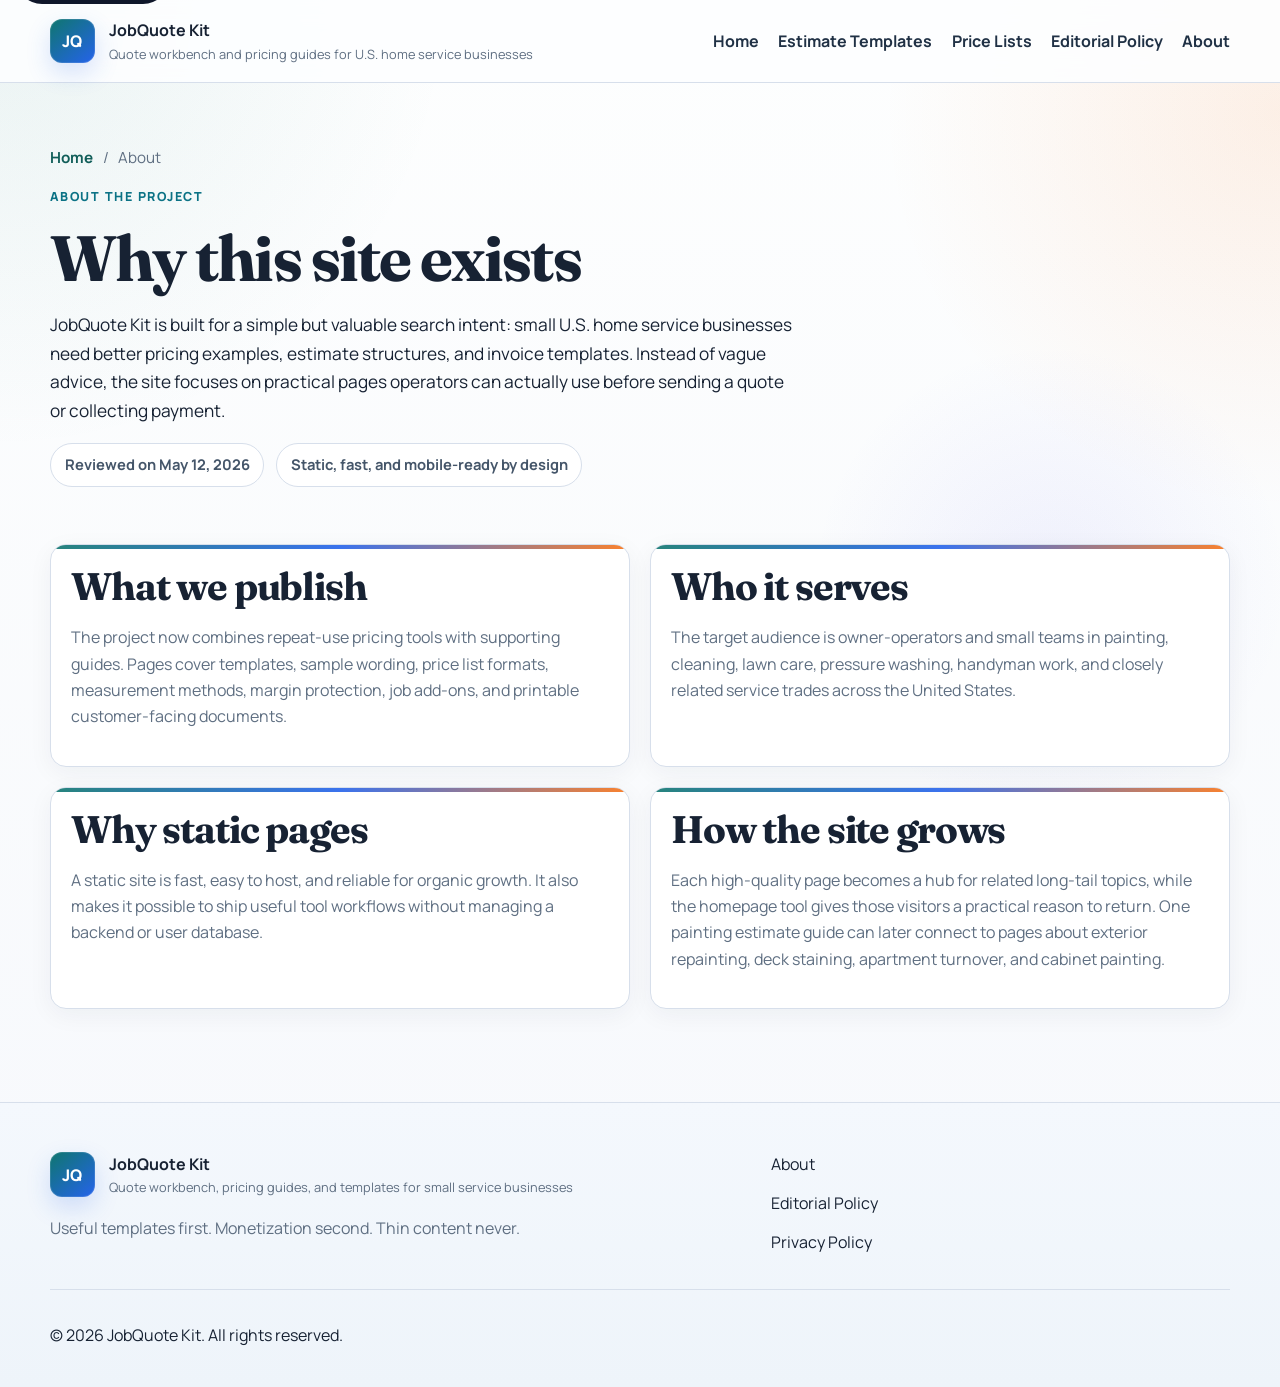
==== about/index.html @ b666a6f8 "首次上传代码 首次上传代码" ====
<!DOCTYPE html>
<html lang="en">
  <head>
    <meta charset="UTF-8" />
    <meta name="viewport" content="width=device-width, initial-scale=1.0" />
    <title>About | JobQuote Kit</title>
    <meta
      name="description"
      content="Learn what JobQuote Kit covers, who it serves, and how the site is designed for useful content and scalable organic traffic."
    />
    <link rel="canonical" href="https://servicequotehq.com/about/" />
    <link rel="icon" href="../assets/favicon.svg" type="image/svg+xml" />
    <link rel="preconnect" href="https://fonts.googleapis.com" />
    <link rel="preconnect" href="https://fonts.gstatic.com" crossorigin />
    <link
      href="https://fonts.googleapis.com/css2?family=Manrope:wght@400;500;700;800&family=Fraunces:opsz,wght@9..144,600;9..144,700&display=swap"
      rel="stylesheet"
    />
    <link rel="stylesheet" href="../styles.css?v=20260512g" />
  </head>
  <body>
    <a class="skip-link" href="#main-content">Skip to content</a>
    <div class="site-shell">
      <header class="site-header">
        <div class="container nav-row">
          <a class="brand" href="../index.html">
            <span class="brand-mark">JQ</span>
            <span>
              <strong>JobQuote Kit</strong>
              <small>Quote workbench and pricing guides for U.S. home service businesses</small>
            </span>
          </a>
          <button class="nav-toggle" type="button" aria-expanded="false" aria-controls="nav-links">
            Menu
          </button>
          <nav id="nav-links" class="nav-links" aria-label="Primary navigation">
            <a href="../index.html">Home</a>
            <a href="../guides/painting-estimate-template/index.html">Estimate Templates</a>
            <a href="../guides/house-cleaning-price-list/index.html">Price Lists</a>
            <a href="../editorial/index.html">Editorial Policy</a>
            <a href="../about/index.html">About</a>
          </nav>
        </div>
      </header>
      <main id="main-content">
        <section class="page-hero">
          <div class="container">
            <div class="breadcrumb">
              <a href="../index.html">Home</a>
              <span>/</span>
              <span>About</span>
            </div>
            <p class="eyebrow">About the project</p>
            <h1>Why this site exists</h1>
            <p class="article-intro">
              JobQuote Kit is built for a simple but valuable search intent: small U.S. home service businesses
              need better pricing examples, estimate structures, and invoice templates. Instead of vague advice, the
              site focuses on practical pages operators can actually use before sending a quote or collecting payment.
            </p>
            <div class="page-kicker">
              <span class="update-chip">Reviewed on May 12, 2026</span>
              <span class="update-chip">Static, fast, and mobile-ready by design</span>
            </div>
          </div>
        </section>

        <section class="section">
          <div class="container policy-grid">
            <article class="policy-card">
              <h2>What we publish</h2>
              <p>
                The project now combines repeat-use pricing tools with supporting guides. Pages cover templates, sample
                wording, price list formats, measurement methods, margin protection, job add-ons, and printable
                customer-facing documents.
              </p>
            </article>
            <article class="policy-card">
              <h2>Who it serves</h2>
              <p>
                The target audience is owner-operators and small teams in painting, cleaning, lawn care, pressure
                washing, handyman work, and closely related service trades across the United States.
              </p>
            </article>
            <article class="policy-card">
              <h2>Why static pages</h2>
              <p>
                A static site is fast, easy to host, and reliable for organic growth. It also makes it possible to ship
                useful tool workflows without managing a backend or user database.
              </p>
            </article>
            <article class="policy-card">
              <h2>How the site grows</h2>
              <p>
                Each high-quality page becomes a hub for related long-tail topics, while the homepage tool gives those
                visitors a practical reason to return. One painting estimate guide can later connect to pages about
                exterior repainting, deck staining, apartment turnover, and cabinet painting.
              </p>
            </article>
          </div>
        </section>
      </main>
      <footer class="site-footer">
        <div class="container footer-grid">
          <div>
            <a class="brand brand-footer" href="../index.html">
              <span class="brand-mark">JQ</span>
              <span>
                <strong>JobQuote Kit</strong>
                <small>Quote workbench, pricing guides, and templates for small service businesses</small>
              </span>
            </a>
            <p class="footer-copy">Useful templates first. Monetization second. Thin content never.</p>
          </div>
          <nav class="footer-links" aria-label="Footer navigation">
            <a href="../about/index.html">About</a>
            <a href="../editorial/index.html">Editorial Policy</a>
            <a href="../privacy/index.html">Privacy Policy</a>
          </nav>
        </div>
        <div class="container footer-bottom">
          <p>&copy; <span data-current-year></span> JobQuote Kit. All rights reserved.</p>
        </div>
      </footer>
    </div>
    <script src="../script.js?v=20260512g"></script>
  </body>
</html>
---- styles.css ----
:root {
  --bg: #f6f8fc;
  --bg-deep: #0f172a;
  --surface: #ffffff;
  --surface-strong: #ffffff;
  --surface-soft: #fbfcff;
  --border: #d7dfeb;
  --border-strong: #becbdd;
  --text: #172233;
  --muted: #5f6f82;
  --accent: #0f766e;
  --accent-strong: #115e59;
  --accent-soft: #dff5f1;
  --blue-soft: #e9f3ff;
  --peach-soft: #fff1e7;
  --lavender-soft: #f1efff;
  --shadow: 0 14px 40px rgba(25, 35, 56, 0.07);
  --shadow-soft: 0 6px 24px rgba(25, 35, 56, 0.05);
  --radius-lg: 24px;
  --radius-md: 16px;
  --radius-sm: 10px;
  --container: 1180px;
}

*,
*::before,
*::after {
  box-sizing: border-box;
}

html {
  scroll-behavior: smooth;
}

body {
  margin: 0;
  color: var(--text);
  background:
    radial-gradient(circle at 0% 0%, rgba(15, 118, 110, 0.08), transparent 24%),
    radial-gradient(circle at 100% 8%, rgba(249, 115, 22, 0.1), transparent 22%),
    radial-gradient(circle at 82% 42%, rgba(99, 102, 241, 0.08), transparent 18%),
    linear-gradient(180deg, #fdfefe 0%, var(--bg) 100%);
  font-family: "Manrope", system-ui, sans-serif;
  line-height: 1.65;
  overflow-x: hidden;
}

img {
  max-width: 100%;
  display: block;
}

a {
  color: inherit;
  text-decoration: none;
}

:focus-visible {
  outline: 3px solid rgba(217, 119, 6, 0.45);
  outline-offset: 3px;
}

main h2,
main h3 {
  scroll-margin-top: 96px;
}

.skip-link {
  position: absolute;
  left: 1rem;
  top: -3rem;
  z-index: 100;
  padding: 0.8rem 1rem;
  border-radius: 999px;
  background: var(--bg-deep);
  color: #fff;
  font-weight: 800;
}

.skip-link:focus {
  top: 1rem;
}

p,
li {
  font-size: 1rem;
}

.site-shell {
  min-height: 100vh;
}

.container {
  width: min(var(--container), calc(100% - 2rem));
  margin: 0 auto;
}

.site-header {
  position: sticky;
  top: 0;
  z-index: 30;
  backdrop-filter: blur(12px);
  background: rgba(253, 254, 255, 0.88);
  border-bottom: 1px solid var(--border);
}

.nav-row {
  display: flex;
  align-items: center;
  justify-content: space-between;
  gap: 1rem;
  min-height: 82px;
}

.brand {
  display: inline-flex;
  align-items: center;
  gap: 0.9rem;
}

.brand strong,
.site-header strong,
.site-footer strong {
  display: block;
  font-size: 1rem;
}

.brand small {
  display: block;
  color: var(--muted);
  font-size: 0.8rem;
}

.brand-mark {
  width: 2.8rem;
  height: 2.8rem;
  display: inline-grid;
  place-items: center;
  border-radius: 12px;
  background: linear-gradient(140deg, #0f766e, #2563eb);
  color: #fff;
  font-weight: 800;
  letter-spacing: 0.05em;
  box-shadow:
    inset 0 0 0 1px rgba(255, 255, 255, 0.12),
    0 10px 24px rgba(37, 99, 235, 0.18);
}

.nav-links {
  display: flex;
  align-items: center;
  gap: 1.2rem;
}

.nav-links a,
.text-link {
  color: #203145;
  font-weight: 700;
}

.nav-links a:hover,
.text-link:hover {
  color: var(--accent-strong);
}

.nav-toggle {
  display: none;
  border: 1px solid var(--border);
  background: var(--surface);
  border-radius: 999px;
  padding: 0.7rem 1rem;
  font: inherit;
  font-weight: 700;
}

.hero {
  padding: 3.6rem 0 2.4rem;
}

.hero-magazine {
  padding: 3rem 0 2.2rem;
}

.tool-hero {
  padding: 2.7rem 0 1.8rem;
}

.hero-grid,
.split-layout,
.article-shell,
.footer-grid {
  display: grid;
  gap: 2rem;
}

.hero-editorial-grid,
.editorial-grid,
.two-column-band,
.roadmap-editorial-grid {
  display: grid;
  gap: 1.4rem;
}

.tool-hero-grid,
.workbench-grid,
.tool-field-grid,
.result-metric-grid {
  display: grid;
  gap: 1rem;
}

.hero-grid {
  grid-template-columns: 1.3fr 0.9fr;
  align-items: start;
  gap: 2.4rem;
}

.hero-editorial-grid {
  grid-template-columns: minmax(0, 1.15fr) minmax(320px, 0.85fr);
  align-items: stretch;
}

.tool-hero-grid {
  grid-template-columns: minmax(0, 1.12fr) minmax(320px, 0.88fr);
  align-items: stretch;
  gap: 1.2rem;
}

.eyebrow {
  margin: 0 0 0.9rem;
  text-transform: uppercase;
  letter-spacing: 0.12em;
  font-size: 0.78rem;
  font-weight: 800;
  color: #0b7285;
}

h1,
h2,
h3 {
  font-family: "Fraunces", Georgia, serif;
  line-height: 1.12;
  margin: 0 0 1rem;
  letter-spacing: -0.03em;
  font-weight: 700;
}

h1 {
  font-size: clamp(2.3rem, 5vw, 4.2rem);
  max-width: 13ch;
}

h2 {
  font-size: clamp(1.65rem, 3.2vw, 2.4rem);
}

h3 {
  font-size: 1.25rem;
}

.hero-copy {
  max-width: 62ch;
  font-size: 1.05rem;
  color: #314154;
}

.hero-copy-block {
  background: linear-gradient(180deg, rgba(255, 255, 255, 0.86), rgba(255, 255, 255, 0.62));
  border: 1px solid var(--border);
  border-radius: 28px;
  padding: 2rem;
  box-shadow: var(--shadow);
}

.tool-hero-copy {
  background: linear-gradient(180deg, rgba(255, 255, 255, 0.92), rgba(255, 255, 255, 0.72));
  border: 1px solid var(--border);
  border-radius: 28px;
  padding: 2rem;
  box-shadow: var(--shadow);
}

.hero > .container {
  position: relative;
}

.hero > .container::after {
  content: "";
  position: absolute;
  right: 2%;
  top: 1rem;
  width: 260px;
  height: 260px;
  border-radius: 50%;
  background: radial-gradient(circle, rgba(15, 118, 110, 0.12), transparent 68%);
  pointer-events: none;
  filter: blur(2px);
}

.hero-showcase {
  display: grid;
  gap: 1rem;
}

.tool-preview-card {
  align-content: start;
}

.showcase-primary,
.showcase-secondary,
.mini-stat,
.task-card,
.lead-card,
.editorial-item,
.trust-panel,
.ad-panel-shell,
.roadmap-feature,
.tool-card {
  border: 1px solid var(--border);
  border-radius: var(--radius-md);
  background: rgba(255, 255, 255, 0.88);
  box-shadow: var(--shadow-soft);
}

.showcase-primary {
  padding: 1.5rem;
  background: linear-gradient(180deg, #ffffff, var(--blue-soft));
}

.showcase-primary h2 {
  font-size: clamp(1.8rem, 3vw, 2.4rem);
  margin-top: 0.4rem;
}

.showcase-label {
  display: inline-flex;
  align-items: center;
  border-radius: 999px;
  padding: 0.35rem 0.7rem;
  background: var(--accent-soft);
  color: var(--accent-strong);
  font-size: 0.8rem;
  font-weight: 800;
  letter-spacing: 0.05em;
  text-transform: uppercase;
}

.showcase-stack {
  display: grid;
  gap: 1rem;
}

.showcase-secondary {
  padding: 1.1rem 1.2rem;
}

.showcase-secondary span {
  display: block;
  color: var(--muted);
  margin-bottom: 0.35rem;
  font-size: 0.92rem;
}

.showcase-secondary strong {
  display: block;
  font-size: 1.08rem;
}

.mini-stat-grid {
  display: grid;
  grid-template-columns: repeat(3, minmax(0, 1fr));
  gap: 0.9rem;
  margin-top: 1.6rem;
}

.mini-stat {
  padding: 1rem;
}

.mini-stat strong {
  display: block;
  margin-bottom: 0.4rem;
  font-size: 1rem;
}

.mini-stat span {
  color: var(--muted);
  font-size: 0.92rem;
}

.quick-access-strip {
  margin-top: 1rem;
  display: flex;
  flex-wrap: wrap;
  gap: 0.8rem;
}

.quick-access-strip a {
  display: inline-flex;
  align-items: center;
  padding: 0.8rem 1rem;
  border-radius: 999px;
  border: 1px solid var(--border);
  background: rgba(255, 255, 255, 0.82);
  color: #294158;
  font-weight: 700;
}

.workbench-section {
  padding-top: 1rem;
}

.workbench-grid {
  grid-template-columns: minmax(0, 1fr);
  align-items: start;
}

.tool-onboarding {
  display: grid;
  grid-template-columns: repeat(3, minmax(0, 1fr));
  gap: 1rem;
  margin-bottom: 1rem;
}

.tool-step {
  display: flex;
  gap: 0.9rem;
  align-items: start;
  padding: 1rem 1.05rem;
  border: 1px solid var(--border);
  border-radius: 18px;
  background: rgba(255, 255, 255, 0.9);
  box-shadow: var(--shadow-soft);
}

.tool-step-number {
  width: 2rem;
  height: 2rem;
  display: inline-grid;
  place-items: center;
  border-radius: 999px;
  background: linear-gradient(135deg, #0f766e, #2563eb);
  color: #fff;
  font-weight: 800;
  flex-shrink: 0;
}

.tool-step strong {
  display: block;
  margin-bottom: 0.25rem;
}

.tool-step p {
  margin: 0;
  color: var(--muted);
  font-size: 0.94rem;
}

.workbench-form,
.workbench-sidebar {
  min-width: 0;
}

.workbench-form {
  padding: 1.4rem;
}

.workbench-sidebar {
  display: grid;
  gap: 1rem;
  grid-template-columns: repeat(2, minmax(0, 1fr));
  align-items: start;
}

.tool-card {
  padding: 1.2rem;
}

.tool-card > * + * {
  margin-top: 1rem;
}

.tool-card-header {
  display: flex;
  align-items: start;
  justify-content: space-between;
  gap: 1rem;
  margin-bottom: 1rem;
}

.tool-card-header > :first-child {
  min-width: 0;
  flex: 1 1 auto;
}

.tool-card-header h3 {
  margin-bottom: 0.35rem;
}

.tool-card-header.compact {
  margin-bottom: 0.75rem;
}

.tool-intro {
  margin: 0;
  color: var(--muted);
  font-size: 0.95rem;
}

.tool-inline-actions {
  display: flex;
  flex-wrap: wrap;
  gap: 0.8rem;
  justify-content: end;
  align-items: center;
  flex-shrink: 0;
}

.tool-status,
.tool-note {
  margin: 0;
  color: var(--muted);
  font-size: 0.95rem;
}

.tool-field-grid {
  grid-template-columns: repeat(2, minmax(0, 1fr));
}

.tool-quick-actions {
  display: flex;
  flex-wrap: wrap;
  gap: 0.8rem;
  margin-bottom: 1rem;
}

.service-shortcuts {
  display: flex;
  flex-wrap: wrap;
  gap: 0.7rem;
  margin-bottom: 1rem;
}

.service-shortcut {
  border: 1px solid var(--border);
  background: #fff;
  color: #294158;
  border-radius: 999px;
  padding: 0.75rem 0.95rem;
  font: inherit;
  font-weight: 700;
  cursor: pointer;
}

.service-shortcut.active {
  background: linear-gradient(135deg, #0f766e, #2563eb);
  color: #fff;
  border-color: transparent;
}

.tool-group {
  margin-top: 1rem;
  padding: 1rem;
  border: 1px solid var(--border);
  border-radius: 18px;
  background: rgba(255, 255, 255, 0.55);
}

.device-priority-card {
  order: 1;
}

.device-secondary-card {
  order: 2;
}

.desktop-support-card {
  order: 3;
}

.tool-group-header {
  margin-bottom: 0.9rem;
}

.tool-group-header strong {
  display: block;
  margin-bottom: 0.25rem;
  font-size: 1rem;
}

.tool-group-header p {
  margin: 0;
  color: var(--muted);
  font-size: 0.94rem;
}

.tool-field small {
  color: var(--muted);
  font-size: 0.85rem;
}

.tool-field {
  display: grid;
  gap: 0.45rem;
}

.tool-field span {
  font-size: 0.92rem;
  font-weight: 700;
  color: #314154;
}

.tool-field input,
.tool-field select,
.tool-field textarea {
  width: 100%;
  border: 1px solid var(--border);
  border-radius: 14px;
  background: #fff;
  color: var(--text);
  padding: 0.9rem 0.95rem;
  font: inherit;
  box-shadow: inset 0 1px 2px rgba(15, 23, 42, 0.03);
}

.tool-field textarea {
  resize: vertical;
}

.tool-actions {
  display: flex;
  flex-wrap: wrap;
  align-items: center;
  gap: 0.8rem;
  margin-top: 1rem;
}

.tool-link-button {
  border: 0;
  background: transparent;
  color: #294158;
  font: inherit;
  font-weight: 700;
  padding: 0;
  cursor: pointer;
}

.tool-link-button.danger {
  color: #b42318;
}

.result-card {
  background: linear-gradient(180deg, #ffffff, var(--blue-soft));
}

.result-card-wide,
.supply-helper-card {
  grid-column: 1 / -1;
}

.supply-helper-card {
  display: grid;
  gap: 1rem;
}

.result-intro {
  margin-bottom: 1rem;
}

.quote-summary-box {
  margin-top: 1rem;
  padding-top: 1rem;
  border-top: 1px solid rgba(255, 255, 255, 0.45);
}

.quote-summary-box .tool-card-header {
  margin-bottom: 0.75rem;
}

.quote-summary-preview {
  margin: 0;
  padding: 1rem;
  border-radius: 14px;
  background: rgba(255, 255, 255, 0.88);
  border: 1px solid var(--border);
  color: #243446;
  font: 500 0.92rem/1.55 "Manrope", system-ui, sans-serif;
  white-space: pre-wrap;
  min-height: 152px;
}

.profile-summary {
  display: flex;
  flex-wrap: wrap;
  gap: 0.5rem;
}

.profile-summary strong,
.profile-summary span {
  display: inline-flex;
  align-items: center;
  border-radius: 999px;
  padding: 0.38rem 0.7rem;
  background: rgba(255, 255, 255, 0.92);
  border: 1px solid var(--border);
  font-size: 0.82rem;
}

.result-metric-grid {
  grid-template-columns: repeat(2, minmax(0, 1fr));
}

.result-metric {
  padding: 1rem;
  border-radius: 14px;
  background: rgba(255, 255, 255, 0.88);
  border: 1px solid var(--border);
}

.result-metric span {
  display: block;
  margin-bottom: 0.35rem;
  color: var(--muted);
  font-size: 0.9rem;
}

.result-metric strong {
  display: block;
  font-size: 1.5rem;
  line-height: 1.1;
}

.result-metric-highlight {
  background: linear-gradient(135deg, #0f766e, #2563eb);
  color: #fff;
}

.result-metric-highlight span {
  color: rgba(255, 255, 255, 0.78);
}

.saved-quote-list {
  display: grid;
  gap: 0.8rem;
}

.supply-list,
.recent-supply-searches {
  display: grid;
  gap: 0.8rem;
}

.supply-list {
  grid-template-columns: repeat(2, minmax(0, 1fr));
}

.supply-item,
.recent-search-item {
  padding: 0.95rem;
  border: 1px solid var(--border);
  border-radius: 16px;
  background: rgba(255, 255, 255, 0.86);
}

.saved-quotes-card,
.retention-card {
  align-self: start;
}

.recent-search-item {
  display: flex;
  align-items: start;
  justify-content: space-between;
  gap: 1rem;
}

.supply-item-header {
  display: flex;
  align-items: start;
  justify-content: space-between;
  gap: 0.8rem;
  margin-bottom: 0.45rem;
}

.supply-item p,
.recent-search-item p {
  margin: 0;
  color: var(--muted);
  font-size: 0.92rem;
}

.procurement-search-box,
.recent-search-panel {
  margin-top: 1rem;
}

.procurement-search-box .tool-field textarea,
.procurement-search-box .tool-field input {
  min-height: 52px;
}

.supply-inline-actions {
  margin-top: 0.75rem;
}

.supply-link-row {
  display: flex;
  flex-wrap: wrap;
  gap: 0.6rem;
  margin-top: 0.8rem;
}

.supply-meta-grid {
  display: grid;
  grid-template-columns: repeat(2, minmax(0, 1fr));
  gap: 0.75rem;
  margin-top: 0.85rem;
}

.supply-meta-card {
  padding: 0.75rem;
  border-radius: 14px;
  border: 1px solid var(--border);
  background: rgba(246, 248, 252, 0.9);
}

.supply-meta-card span {
  display: block;
  margin-bottom: 0.35rem;
  color: var(--muted);
  font-size: 0.82rem;
  font-weight: 700;
  text-transform: uppercase;
  letter-spacing: 0.06em;
}

.supply-meta-card strong {
  display: block;
  color: #243446;
  font-size: 0.9rem;
  line-height: 1.38;
}

.supply-item > p {
  max-width: 62ch;
}

.supply-link-pill {
  display: inline-flex;
  align-items: center;
  justify-content: center;
  padding: 0.62rem 0.82rem;
  border-radius: 999px;
  border: 1px solid var(--border);
  background: #fff;
  color: #294158;
  font-size: 0.9rem;
  font-weight: 700;
}

.supply-link-pill:hover {
  border-color: #8ab7ff;
  color: var(--accent-strong);
}

.saved-quote-item {
  display: flex;
  align-items: center;
  justify-content: space-between;
  gap: 1rem;
  padding: 0.9rem 0;
  border-top: 1px solid var(--border);
}

.saved-quote-item:first-child {
  border-top: 0;
  padding-top: 0.2rem;
}

.saved-quote-item strong {
  display: block;
  margin-bottom: 0.2rem;
}

.saved-quote-item p {
  margin: 0;
  color: var(--muted);
  font-size: 0.92rem;
}

.saved-quote-actions {
  display: flex;
  flex-wrap: wrap;
  gap: 0.75rem;
  justify-content: end;
  align-items: center;
}

.tool-benefits {
  padding-left: 1.1rem;
  margin-bottom: 0;
}

.tool-benefits li {
  margin-bottom: 0.65rem;
  color: #33465c;
}

.contact-band {
  margin-top: 1.15rem;
  display: flex;
  align-items: center;
  justify-content: space-between;
  gap: 1rem;
  padding: 1rem 1.1rem;
  border: 1px solid var(--border);
  border-radius: 18px;
  background: linear-gradient(180deg, rgba(255, 255, 255, 0.94), rgba(241, 239, 255, 0.68));
  box-shadow: var(--shadow-soft);
}

.launch-grid {
  display: grid;
  grid-template-columns: repeat(3, minmax(0, 1fr));
  gap: 1rem;
}

.launch-card {
  padding: 1.3rem;
  border: 1px solid var(--border);
  border-radius: 18px;
  background: linear-gradient(180deg, rgba(255, 255, 255, 0.95), rgba(255, 241, 231, 0.58));
  box-shadow: var(--shadow-soft);
}

.launch-card h3 {
  margin-top: 0.7rem;
  margin-bottom: 0.65rem;
}

.launch-card p {
  margin: 0;
  color: var(--muted);
}

.mobile-action-bar {
  display: none;
}

html[data-device-mode="tablet"] .tool-onboarding {
  grid-template-columns: 1fr;
}

html[data-device-mode="tablet"] .workbench-sidebar {
  grid-template-columns: 1fr;
}

html[data-device-mode="mobile"] .desktop-support-card {
  display: none;
}

html[data-device-mode="mobile"] .workbench-sidebar {
  grid-template-columns: 1fr;
}

.contact-copy {
  min-width: 0;
}

.contact-copy strong {
  display: block;
  margin-bottom: 0.3rem;
  font-size: 1rem;
}

.contact-copy p {
  margin: 0;
  color: var(--muted);
}

.contact-button {
  flex-shrink: 0;
}

.status-line,
.update-chip {
  display: inline-flex;
  align-items: center;
  gap: 0.5rem;
  border-radius: 999px;
  background: rgba(255, 255, 255, 0.92);
  border: 1px solid var(--border);
  padding: 0.55rem 0.85rem;
  color: #445569;
  font-size: 0.92rem;
  font-weight: 700;
}

.status-line {
  margin-top: 1rem;
}

.hero-actions {
  display: flex;
  flex-wrap: wrap;
  gap: 0.85rem;
  margin: 1.7rem 0 1.3rem;
}

.button {
  display: inline-flex;
  align-items: center;
  justify-content: center;
  padding: 0.92rem 1.18rem;
  border-radius: 999px;
  font-weight: 800;
  transition: transform 160ms ease, border-color 160ms ease, background 160ms ease;
}

.button:hover {
  transform: translateY(-1px);
}

.button-primary {
  background: linear-gradient(135deg, #0f766e, #2563eb);
  color: #fff;
  box-shadow: var(--shadow-soft);
}

.button-secondary {
  background: var(--peach-soft);
  border: 1px solid #f0d7c6;
}

.hero-points,
.feature-list,
.article-key-points,
.toc-list,
.template-list,
.checklist,
.note-list {
  padding-left: 1.1rem;
}

.hero-points li,
.feature-list li,
.article-key-points li,
.toc-list li,
.template-list li,
.checklist li,
.note-list li {
  margin-bottom: 0.65rem;
  color: #33465c;
}

.hero-panel,
.metric-card,
.stack-card,
.content-card,
.pillar-card,
.roadmap-card,
.article-card,
.policy-card,
.sidebar-card,
.template-card,
.table-wrap,
.highlight-box,
.ad-slot,
.article-callout {
  border: 1px solid var(--border);
  box-shadow: var(--shadow-soft);
}

.hero-panel {
  padding: 1.1rem;
  border-radius: var(--radius-lg);
  background: linear-gradient(180deg, rgba(255, 255, 255, 0.72), rgba(255, 255, 255, 0.4));
  box-shadow: none;
}

.metric-card,
.stack-card {
  background: var(--surface);
  border-radius: var(--radius-md);
}

.metric-card {
  padding: 1.3rem;
  background: linear-gradient(180deg, var(--blue-soft), #ffffff);
}

.metric-card span,
.stack-card span,
.content-tag,
.template-label {
  display: inline-block;
  font-size: 0.8rem;
  font-weight: 800;
  text-transform: uppercase;
  letter-spacing: 0.08em;
  color: #0b7285;
}

.metric-card strong {
  display: block;
  margin: 0.6rem 0;
  font-size: 1.55rem;
}

.hero-stack {
  display: grid;
  gap: 1rem;
  margin-top: 1rem;
}

.stack-card {
  padding: 1.2rem;
}

.hero-panel .stack-card h2,
.hero-panel .metric-card strong {
  font-family: "Manrope", system-ui, sans-serif;
  letter-spacing: -0.04em;
}

.stack-card:first-child {
  background: linear-gradient(180deg, var(--peach-soft), #ffffff);
}

.stack-card:last-child {
  background: linear-gradient(180deg, var(--lavender-soft), #ffffff);
}

.section {
  padding: 2rem 0 2.8rem;
}

.section-muted {
  background: linear-gradient(180deg, rgba(255, 255, 255, 0), rgba(233, 243, 255, 0.38));
}

.section-warm {
  background: linear-gradient(180deg, transparent, rgba(255, 241, 231, 0.72));
}

.section-heading {
  display: flex;
  align-items: end;
  justify-content: space-between;
  gap: 1.5rem;
  margin-bottom: 1.6rem;
}

.section-heading p:last-child {
  max-width: 46ch;
  margin: 0;
  color: var(--muted);
}

.task-grid {
  display: grid;
  grid-template-columns: 1.2fr 1fr 1fr;
  gap: 1.2rem;
}

.task-card {
  padding: 1.35rem;
}

.task-card-wide {
  background: linear-gradient(180deg, #ffffff, var(--peach-soft));
}

.editorial-grid {
  grid-template-columns: minmax(0, 1.05fr) minmax(320px, 0.95fr);
}

.editorial-lead,
.editorial-list {
  min-width: 0;
}

.lead-card {
  padding: 1.55rem;
  background: linear-gradient(180deg, #ffffff, var(--lavender-soft));
  height: 100%;
}

.lead-points {
  padding-left: 1.1rem;
  margin-bottom: 0;
}

.lead-points li {
  margin-bottom: 0.55rem;
  color: #33465c;
}

.editorial-list {
  display: grid;
  gap: 1rem;
}

.editorial-item {
  padding: 1.2rem;
}

.two-column-band {
  grid-template-columns: minmax(0, 1.05fr) minmax(300px, 0.95fr);
  align-items: start;
}

.trust-panel {
  padding: 1.6rem;
  background: linear-gradient(180deg, #ffffff, var(--surface-soft));
}

.trust-list {
  display: grid;
  gap: 1rem;
  margin-top: 1.3rem;
}

.trust-list article {
  padding-top: 1rem;
  border-top: 1px solid var(--border);
}

.trust-list strong {
  display: block;
  margin-bottom: 0.35rem;
}

.trust-list p {
  margin: 0;
  color: var(--muted);
}

.ad-panel-shell {
  padding: 1rem;
  display: grid;
  gap: 1rem;
  background: linear-gradient(180deg, rgba(255, 255, 255, 0.92), rgba(233, 243, 255, 0.6));
}

.roadmap-editorial-grid {
  grid-template-columns: 1.1fr 1fr 1fr 1fr;
}

.roadmap-feature {
  padding: 1.4rem;
  background: linear-gradient(180deg, #ffffff, var(--accent-soft));
}

.pillars-grid,
.card-grid,
.roadmap-grid,
.resource-grid,
.comparison-grid {
  display: grid;
  gap: 1.25rem;
}

.pillars-grid {
  grid-template-columns: repeat(4, minmax(0, 1fr));
}

.card-grid,
.roadmap-grid,
.resource-grid,
.comparison-grid {
  grid-template-columns: repeat(2, minmax(0, 1fr));
}

.pillar-card,
.content-card,
.roadmap-card,
.article-card,
.policy-card,
.sidebar-card,
.template-card,
.article-callout {
  background: var(--surface);
  border-radius: var(--radius-md);
  padding: 1.25rem;
  position: relative;
  overflow: hidden;
}

.pillar-card::before,
.content-card::before,
.roadmap-card::before,
.article-card::before,
.policy-card::before,
.sidebar-card::before,
.template-card::before,
.article-callout::before {
  content: "";
  position: absolute;
  inset: 0 auto auto 0;
  width: 100%;
  height: 4px;
  background: linear-gradient(90deg, #0f766e, #2563eb, #f97316);
  opacity: 0.9;
}

.content-card p,
.roadmap-card p {
  color: var(--muted);
}

.split-layout {
  grid-template-columns: 1.15fr 0.85fr;
  align-items: start;
}

.ad-column {
  display: grid;
  gap: 1rem;
}

.ad-slot {
  background: linear-gradient(180deg, #ffffff, #f8fbfd);
  border-radius: var(--radius-md);
  display: grid;
  align-content: center;
  justify-items: center;
  text-align: center;
  padding: 1.2rem;
  color: #425367;
  border-style: dashed;
}

html[data-adsense="enabled"] .ad-slot {
  padding: 0;
  min-height: 0;
  background: transparent;
  border-style: dashed;
}

html[data-adsense="enabled"] .ad-slot .adsbygoogle {
  min-height: 120px;
  border-radius: var(--radius-md);
}

html[data-adsense="enabled"] .ad-slot-rectangle .adsbygoogle {
  min-height: 250px;
}

html[data-adsense="enabled"] .ad-slot-leaderboard .adsbygoogle {
  min-height: 180px;
}

.ad-slot span {
  display: block;
  font-size: 0.78rem;
  letter-spacing: 0.1em;
  text-transform: uppercase;
  font-weight: 800;
  color: var(--accent);
}

.ad-slot strong {
  display: block;
  margin-top: 0.4rem;
  font-size: 1.15rem;
}

.ad-slot p {
  margin-bottom: 0;
}

.ad-slot-leaderboard {
  min-height: 180px;
}

.ad-slot-rectangle {
  min-height: 280px;
}

.ad-slot-inline {
  min-height: 220px;
}

.site-footer {
  background: linear-gradient(180deg, #f4f8fd, #eef4fa);
  color: var(--text);
  margin-top: 3rem;
  padding: 3rem 0 1.4rem;
  border-top: 1px solid var(--border);
}

.footer-grid {
  grid-template-columns: 1.2fr 0.8fr;
  align-items: start;
}

.brand-footer small,
.footer-copy {
  color: var(--muted);
}

.footer-links {
  display: grid;
  gap: 0.8rem;
  justify-items: start;
}

.footer-bottom {
  border-top: 1px solid var(--border);
  margin-top: 2rem;
  padding-top: 1rem;
}

.page-kicker {
  display: flex;
  flex-wrap: wrap;
  gap: 0.75rem;
  margin-top: 1rem;
}

.page-hero {
  padding: 3.8rem 0 1.6rem;
}

.breadcrumb {
  display: inline-flex;
  flex-wrap: wrap;
  gap: 0.6rem;
  margin-bottom: 1.1rem;
  color: var(--muted);
  font-size: 0.95rem;
}

.breadcrumb a {
  color: var(--accent-strong);
  font-weight: 700;
}

.article-shell {
  grid-template-columns: minmax(0, 1.65fr) minmax(280px, 0.8fr);
  align-items: start;
  padding-bottom: 2rem;
}

.article-main {
  min-width: 0;
}

.article-sidebar {
  display: grid;
  gap: 1rem;
  position: sticky;
  top: 106px;
}

.article-intro {
  font-size: 1.08rem;
  max-width: 68ch;
}

.article-meta {
  display: flex;
  flex-wrap: wrap;
  gap: 1rem;
  color: var(--muted);
  font-size: 0.95rem;
}

.article-meta strong {
  color: #223147;
}

.article-section {
  margin: 2.2rem 0;
}

.highlight-box {
  background: linear-gradient(180deg, var(--blue-soft), #ffffff);
  border-radius: var(--radius-md);
  padding: 1.2rem 1.3rem;
}

.template-card {
  background: var(--surface);
}

.template-toolbar {
  display: flex;
  flex-wrap: wrap;
  gap: 0.8rem;
  align-items: center;
  justify-content: space-between;
  margin-bottom: 1rem;
}

.template-sheet {
  border: 1px solid var(--border);
  border-radius: var(--radius-sm);
  overflow: hidden;
  background: #fff;
}

.template-sheet header,
.template-sheet section,
.template-sheet footer {
  padding: 1rem 1.1rem;
}

.template-sheet header {
  background: linear-gradient(180deg, var(--accent-soft), #ffffff);
  border-bottom: 1px solid var(--border);
}

.template-sheet section + section {
  border-top: 1px solid var(--border);
}

.template-grid-two,
.template-grid-three {
  display: grid;
  gap: 0.9rem;
}

.template-grid-two {
  grid-template-columns: repeat(2, minmax(0, 1fr));
}

.template-grid-three {
  grid-template-columns: repeat(3, minmax(0, 1fr));
}

.template-sheet h3,
.template-sheet h4 {
  margin-bottom: 0.5rem;
}

.template-sheet p,
.template-sheet li {
  margin-top: 0;
}

.table-wrap {
  overflow-x: auto;
  border-radius: var(--radius-md);
  background: var(--surface);
}

table {
  width: 100%;
  border-collapse: collapse;
  min-width: 620px;
}

th,
td {
  padding: 0.95rem 1rem;
  text-align: left;
  border-bottom: 1px solid var(--border);
}

thead th {
  background: linear-gradient(180deg, var(--blue-soft), #f6fbff);
  font-size: 0.92rem;
  text-transform: uppercase;
  letter-spacing: 0.05em;
}

.article-callout {
  background: linear-gradient(180deg, var(--peach-soft), #ffffff);
}

.comparison-card {
  background: linear-gradient(180deg, #ffffff, #f9fbff);
}

.comparison-card strong {
  display: block;
  margin-bottom: 0.45rem;
}

.sidebar-card h3,
.policy-card h3,
.article-card h3,
.template-card h3 {
  margin-bottom: 0.7rem;
}

.sidebar-card p,
.policy-card p,
.article-card p {
  color: var(--muted);
}

.print-button {
  border: 1px solid var(--border-strong);
  border-radius: 999px;
  background: linear-gradient(180deg, #ffffff, #f8fbff);
  color: var(--text);
  padding: 0.85rem 1rem;
  font: inherit;
  font-weight: 800;
  cursor: pointer;
}

.note {
  color: var(--muted);
  font-size: 0.95rem;
}

.policy-grid {
  display: grid;
  gap: 1.25rem;
  grid-template-columns: repeat(2, minmax(0, 1fr));
}

.hub-grid {
  display: grid;
  gap: 1.25rem;
  grid-template-columns: minmax(0, 1.2fr) minmax(280px, 0.8fr);
}

@media (max-width: 980px) {
  .hero-grid,
  .hero-editorial-grid,
  .tool-hero-grid,
  .editorial-grid,
  .task-grid,
  .tool-onboarding,
  .workbench-grid,
  .tool-field-grid,
  .result-metric-grid,
  .two-column-band,
  .roadmap-editorial-grid,
  .split-layout,
  .footer-grid,
  .article-shell,
  .pillars-grid,
  .card-grid,
  .roadmap-grid,
  .resource-grid,
  .comparison-grid,
  .policy-grid,
  .hub-grid,
  .template-grid-two,
  .template-grid-three {
    grid-template-columns: 1fr;
  }

  .mini-stat-grid {
    grid-template-columns: 1fr;
  }

  .contact-band {
    flex-direction: column;
    align-items: stretch;
  }

  .tool-card-header,
  .saved-quote-item,
  .recent-search-item {
    flex-direction: column;
    align-items: start;
  }

  .saved-quote-actions {
    justify-content: start;
  }

  .tool-inline-actions {
    justify-content: start;
    width: 100%;
  }

  .article-sidebar {
    position: static;
  }

  .section-heading {
    flex-direction: column;
    align-items: start;
  }

  .launch-grid {
    grid-template-columns: 1fr;
  }

  .workbench-sidebar,
  .supply-list {
    grid-template-columns: 1fr;
  }

  .workbench-form {
    padding: 1.2rem;
  }
}

@media (max-width: 760px) {
  .site-header {
    position: static;
  }

  .nav-toggle {
    display: inline-flex;
  }

  .nav-links {
    position: absolute;
    top: 82px;
    left: 1rem;
    right: 1rem;
    display: none;
    flex-direction: column;
    align-items: start;
    padding: 1rem;
    background: rgba(255, 255, 255, 0.98);
    border: 1px solid var(--border);
    border-radius: 18px;
    box-shadow: var(--shadow);
  }

  .nav-links.open {
    display: flex;
  }

  h1 {
    max-width: none;
  }

  .container {
    width: min(var(--container), calc(100% - 1.2rem));
  }

  .hero {
    padding-top: 2rem;
  }

  .hero-copy-block {
    padding: 1.3rem;
  }

  .tool-hero-copy,
  .workbench-form,
  .tool-card {
    padding: 1.1rem;
  }

  .tool-onboarding {
    grid-template-columns: 1fr;
  }

  .workbench-form {
    display: grid;
    gap: 0.9rem;
  }

  .service-shortcuts,
  .tool-quick-actions {
    flex-direction: column;
    align-items: stretch;
  }

  .tool-quick-actions {
    position: sticky;
    top: 0;
    z-index: 5;
    padding: 0.8rem;
    border: 1px solid var(--border);
    border-radius: 18px;
    background: rgba(255, 255, 255, 0.96);
    box-shadow: var(--shadow-soft);
  }

  .tool-group {
    padding: 0.95rem;
  }

  .tool-group-secondary {
    opacity: 0.98;
  }

  .tool-group-secondary .tool-group-header p,
  .desktop-support-card {
    display: none;
  }

  .workbench-sidebar {
    gap: 0.85rem;
  }

  .device-priority-card {
    order: 1;
  }

  .saved-quotes-card {
    order: 2;
  }

  .device-secondary-card {
    order: 3;
  }

  .desktop-support-card {
    order: 4;
  }

  .quote-summary-box,
  .recent-search-panel,
  .procurement-search-box {
    margin-top: 0.85rem;
    padding-top: 0.85rem;
  }

  .tool-inline-actions {
    width: 100%;
    justify-content: start;
  }

  .tool-inline-actions .tool-link-button,
  .saved-quote-actions .tool-link-button {
    min-height: 36px;
  }

  .tool-card-header {
    flex-direction: column;
  }

  .result-metric-grid {
    grid-template-columns: 1fr;
  }

  .saved-quote-item,
  .recent-search-item,
  .contact-band {
    flex-direction: column;
    align-items: start;
  }

  .supply-item-header {
    flex-direction: column;
    align-items: start;
  }

  .supply-meta-grid {
    grid-template-columns: 1fr;
  }

  .quote-summary-preview {
    min-height: 0;
  }

  .profile-summary {
    gap: 0.35rem;
  }

  .profile-summary strong,
  .profile-summary span {
    font-size: 0.78rem;
    padding: 0.34rem 0.58rem;
  }

  .status-line,
  .update-chip {
    width: 100%;
    justify-content: center;
  }

  .contact-button {
    width: 100%;
  }

  .template-toolbar {
    align-items: start;
  }

  .ad-slot-leaderboard,
  .ad-slot-rectangle,
  .ad-slot-inline {
    min-height: 170px;
  }

  .mobile-action-bar {
    position: sticky;
    bottom: 0;
    z-index: 25;
    display: grid;
    grid-template-columns: repeat(3, minmax(0, 1fr));
    gap: 0.65rem;
    padding: 0.8rem;
    background: rgba(255, 255, 255, 0.95);
    border-top: 1px solid var(--border);
    backdrop-filter: blur(12px);
  }

  .mobile-action-bar .button {
    min-width: 0;
    padding: 0.85rem 0.75rem;
    font-size: 0.92rem;
  }

  body {
    padding-bottom: 5.6rem;
  }
}

@media print {
  .site-header,
  .site-footer,
  .nav-toggle,
  .article-sidebar,
  .ad-slot,
  .button,
  .print-button {
    display: none !important;
  }

  body {
    background: #fff;
  }

  .template-card,
  .template-sheet,
  .highlight-box,
  .article-callout {
    box-shadow: none;
    border-color: #bbb;
  }
}
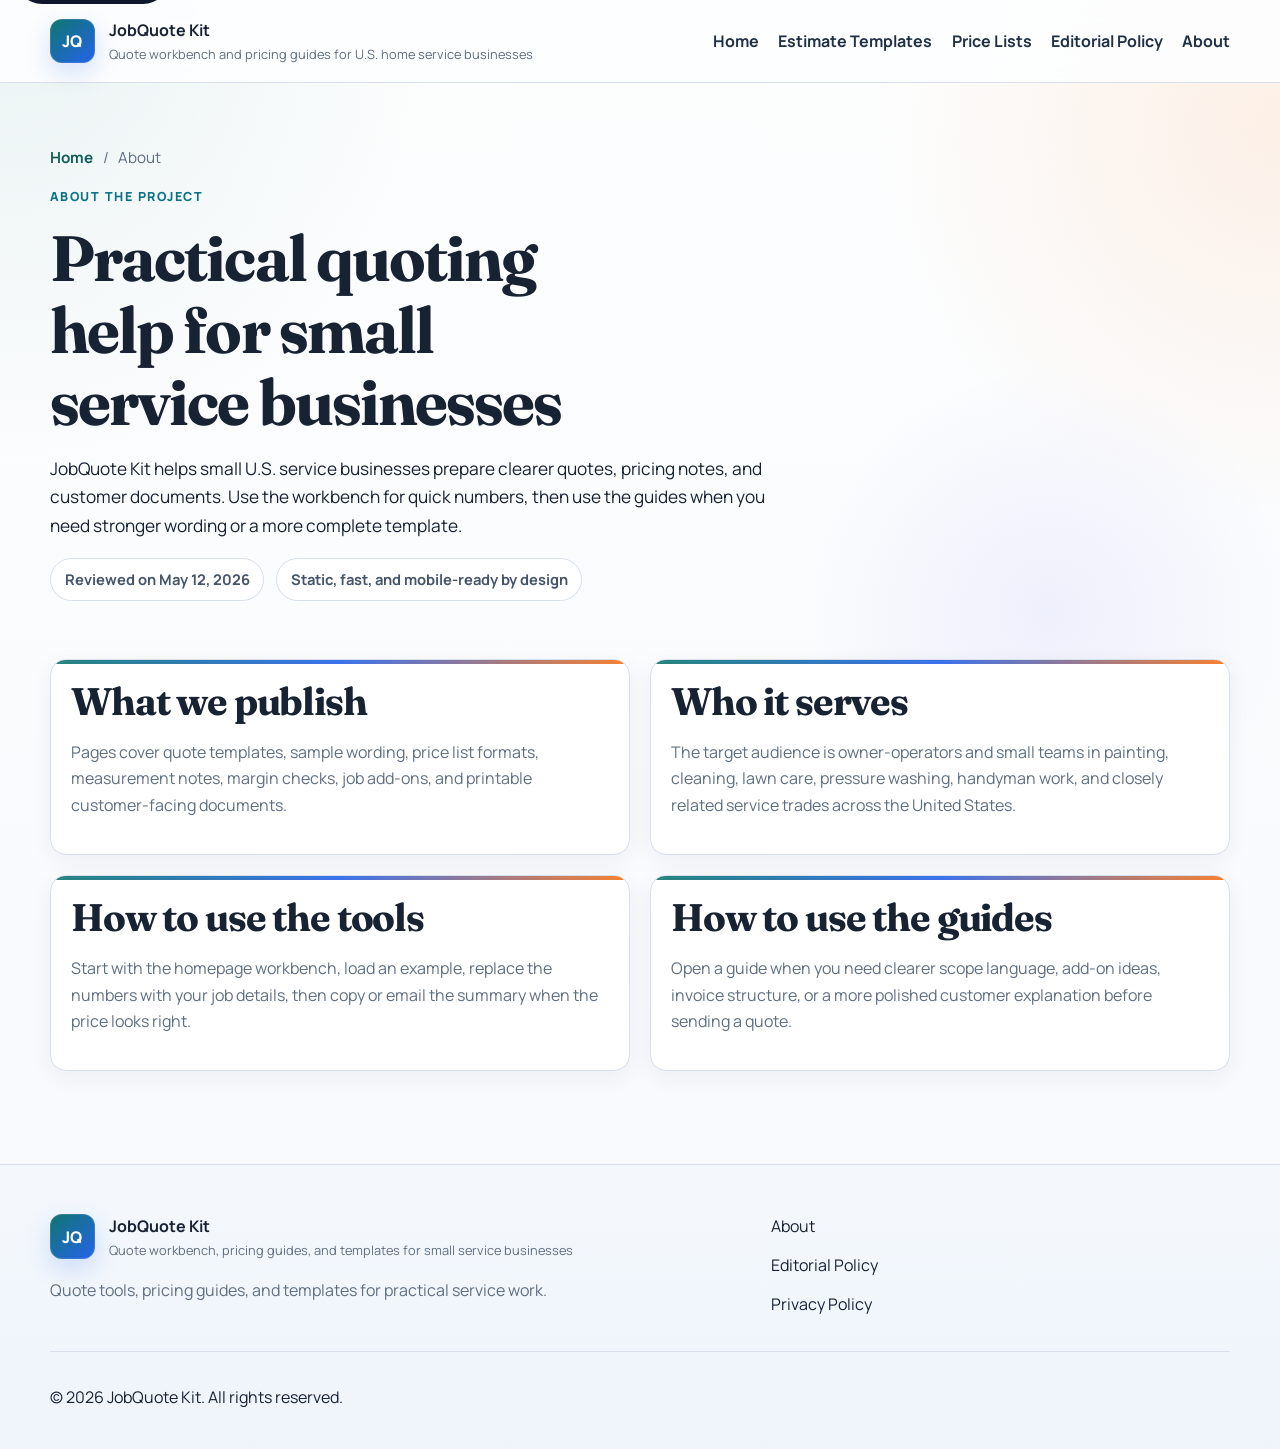
==== commit 8dab7fb5: "优化更新 优化更新" ====
--- a/about/index.html
+++ b/about/index.html
@@ -6,9 +6,19 @@
     <title>About | JobQuote Kit</title>
     <meta
       name="description"
-      content="Learn what JobQuote Kit covers, who it serves, and how the site is designed for useful content and scalable organic traffic."
+      content="Learn what JobQuote Kit covers and how small service businesses can use its quote workbench, templates, and pricing guides."
     />
-    <link rel="canonical" href="https://servicequotehq.com/about/" />
+    <meta
+      name="keywords"
+      content="about JobQuote Kit, contractor pricing resource, home service quote tool, estimate template website, pricing guides for contractors"
+    />
+    <meta name="author" content="JobQuote Kit" />
+    <meta name="publisher" content="JobQuote Kit" />
+    <meta name="robots" content="index,follow,max-image-preview:large" />
+    <meta name="googlebot" content="index,follow,max-image-preview:large,max-snippet:-1,max-video-preview:-1" />
+    <meta name="bingbot" content="index,follow,max-image-preview:large,max-snippet:-1,max-video-preview:-1" />
+    <meta name="referrer" content="strict-origin-when-cross-origin" />
+    <link rel="canonical" href="https://jobkit20.top/about/" />
     <link rel="icon" href="../assets/favicon.svg" type="image/svg+xml" />
     <link rel="preconnect" href="https://fonts.googleapis.com" />
     <link rel="preconnect" href="https://fonts.gstatic.com" crossorigin />
@@ -16,6 +26,11 @@
       href="https://fonts.googleapis.com/css2?family=Manrope:wght@400;500;700;800&family=Fraunces:opsz,wght@9..144,600;9..144,700&display=swap"
       rel="stylesheet"
     />
+    <script
+      async
+      src="https://pagead2.googlesyndication.com/pagead/js/adsbygoogle.js?client=ca-pub-2456404542897668"
+      crossorigin="anonymous"
+    ></script>
     <link rel="stylesheet" href="../styles.css?v=20260512g" />
   </head>
   <body>
@@ -51,11 +66,11 @@
               <span>About</span>
             </div>
             <p class="eyebrow">About the project</p>
-            <h1>Why this site exists</h1>
+            <h1>Practical quoting help for small service businesses</h1>
             <p class="article-intro">
-              JobQuote Kit is built for a simple but valuable search intent: small U.S. home service businesses
-              need better pricing examples, estimate structures, and invoice templates. Instead of vague advice, the
-              site focuses on practical pages operators can actually use before sending a quote or collecting payment.
+              JobQuote Kit helps small U.S. service businesses prepare clearer quotes, pricing notes, and customer
+              documents. Use the workbench for quick numbers, then use the guides when you need stronger wording or
+              a more complete template.
             </p>
             <div class="page-kicker">
               <span class="update-chip">Reviewed on May 12, 2026</span>
@@ -69,9 +84,8 @@
             <article class="policy-card">
               <h2>What we publish</h2>
               <p>
-                The project now combines repeat-use pricing tools with supporting guides. Pages cover templates, sample
-                wording, price list formats, measurement methods, margin protection, job add-ons, and printable
-                customer-facing documents.
+                Pages cover quote templates, sample wording, price list formats, measurement notes, margin checks,
+                job add-ons, and printable customer-facing documents.
               </p>
             </article>
             <article class="policy-card">
@@ -82,18 +96,17 @@
               </p>
             </article>
             <article class="policy-card">
-              <h2>Why static pages</h2>
+              <h2>How to use the tools</h2>
               <p>
-                A static site is fast, easy to host, and reliable for organic growth. It also makes it possible to ship
-                useful tool workflows without managing a backend or user database.
+                Start with the homepage workbench, load an example, replace the numbers with your job details, then
+                copy or email the summary when the price looks right.
               </p>
             </article>
             <article class="policy-card">
-              <h2>How the site grows</h2>
+              <h2>How to use the guides</h2>
               <p>
-                Each high-quality page becomes a hub for related long-tail topics, while the homepage tool gives those
-                visitors a practical reason to return. One painting estimate guide can later connect to pages about
-                exterior repainting, deck staining, apartment turnover, and cabinet painting.
+                Open a guide when you need clearer scope language, add-on ideas, invoice structure, or a more polished
+                customer explanation before sending a quote.
               </p>
             </article>
           </div>
@@ -109,7 +122,7 @@
                 <small>Quote workbench, pricing guides, and templates for small service businesses</small>
               </span>
             </a>
-            <p class="footer-copy">Useful templates first. Monetization second. Thin content never.</p>
+            <p class="footer-copy">Quote tools, pricing guides, and templates for practical service work.</p>
           </div>
           <nav class="footer-links" aria-label="Footer navigation">
             <a href="../about/index.html">About</a>
@@ -122,6 +135,6 @@
         </div>
       </footer>
     </div>
-    <script src="../script.js?v=20260512g"></script>
+    <script src="../script.js?v=20260512ads"></script>
   </body>
 </html>
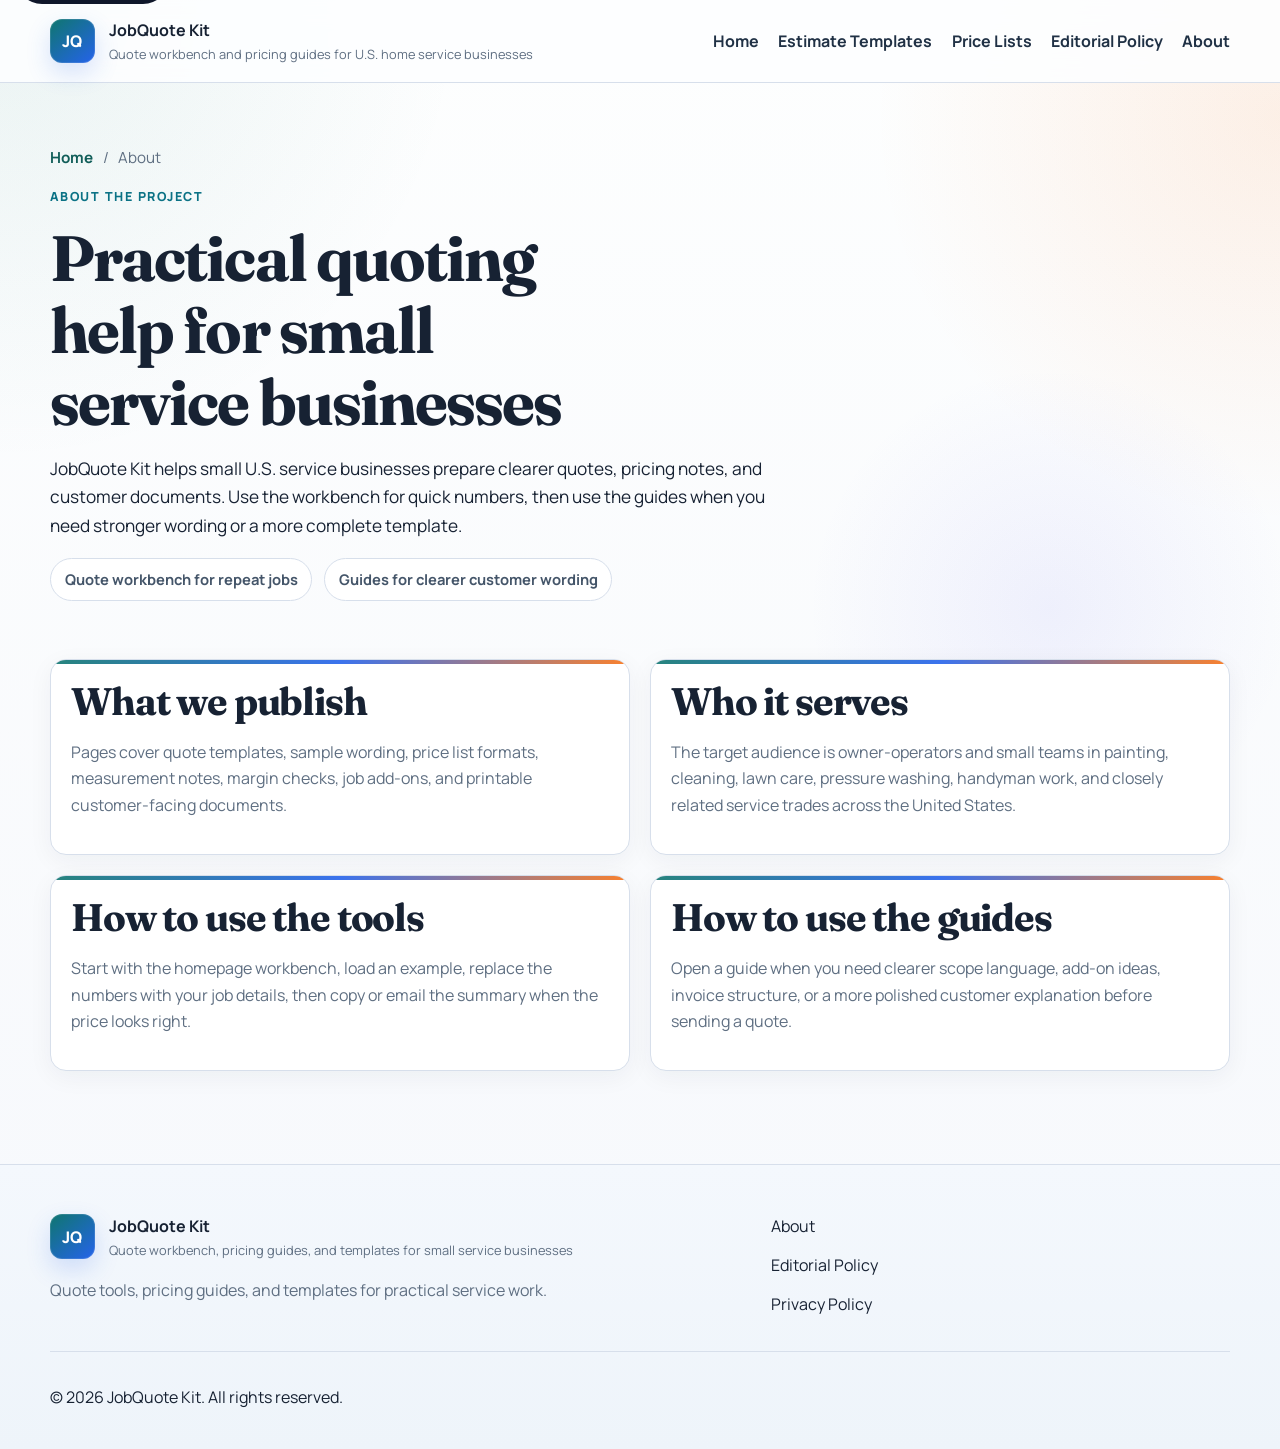
==== commit 65126797: "更新優化 更新優化" ====
--- a/about/index.html
+++ b/about/index.html
@@ -73,8 +73,8 @@
               a more complete template.
             </p>
             <div class="page-kicker">
-              <span class="update-chip">Reviewed on May 12, 2026</span>
-              <span class="update-chip">Static, fast, and mobile-ready by design</span>
+              <span class="update-chip">Quote workbench for repeat jobs</span>
+              <span class="update-chip">Guides for clearer customer wording</span>
             </div>
           </div>
         </section>
--- a/styles.css
+++ b/styles.css
@@ -373,6 +373,12 @@
   margin-top: 1.6rem;
 }
 
+.hero-proof-row {
+  display: flex;
+  flex-wrap: wrap;
+  gap: 0.7rem;
+}
+
 .mini-stat {
   padding: 1rem;
 }
@@ -411,7 +417,7 @@
 }
 
 .workbench-grid {
-  grid-template-columns: minmax(0, 1fr);
+  grid-template-columns: minmax(0, 1.05fr) minmax(360px, 0.95fr);
   align-items: start;
 }
 
@@ -465,11 +471,61 @@
   padding: 1.4rem;
 }
 
+.first-pass-guide {
+  display: flex;
+  align-items: center;
+  justify-content: space-between;
+  gap: 1rem;
+  padding: 0.95rem 1rem;
+  border: 1px solid #cfe1f6;
+  border-radius: 18px;
+  background: linear-gradient(135deg, rgba(233, 243, 255, 0.96), rgba(255, 255, 255, 0.95));
+}
+
+.first-pass-guide strong {
+  flex-shrink: 0;
+  font-size: 0.98rem;
+}
+
+.first-pass-guide p {
+  margin: 0;
+  color: #36506a;
+  font-size: 0.94rem;
+}
+
+.workbench-progress {
+  display: flex;
+  flex-wrap: wrap;
+  gap: 0.7rem;
+}
+
+.progress-chip {
+  display: inline-flex;
+  align-items: center;
+  justify-content: center;
+  padding: 0.65rem 0.9rem;
+  border-radius: 999px;
+  border: 1px solid var(--border);
+  background: rgba(255, 255, 255, 0.86);
+  color: #55687d;
+  font-size: 0.88rem;
+  font-weight: 800;
+}
+
+.progress-chip.active {
+  background: linear-gradient(135deg, #0f766e, #2563eb);
+  color: #fff;
+  border-color: transparent;
+  box-shadow: var(--shadow-soft);
+}
+
 .workbench-sidebar {
   display: grid;
   gap: 1rem;
-  grid-template-columns: repeat(2, minmax(0, 1fr));
+  grid-template-columns: 1fr;
   align-items: start;
+  position: sticky;
+  top: 104px;
 }
 
 .tool-card {
@@ -521,6 +577,230 @@
   margin: 0;
   color: var(--muted);
   font-size: 0.95rem;
+}
+
+.result-guidance {
+  margin-top: 1rem;
+  padding: 0.9rem 1rem;
+  border-radius: 14px;
+  background: rgba(255, 255, 255, 0.9);
+  border: 1px solid rgba(137, 181, 240, 0.5);
+  color: #27425c;
+  font-size: 0.94rem;
+  font-weight: 700;
+}
+
+.quote-health {
+  display: grid;
+  gap: 0.55rem;
+  margin-top: 1rem;
+  padding: 1rem;
+  border: 1px solid rgba(137, 181, 240, 0.5);
+  border-radius: 16px;
+  background: rgba(255, 255, 255, 0.9);
+}
+
+.quote-health strong {
+  display: block;
+  color: #1f3349;
+}
+
+.quote-health p {
+  margin: 0;
+  color: #36506a;
+  font-size: 0.94rem;
+}
+
+.quote-health[data-health="good"] {
+  border-color: rgba(15, 118, 110, 0.28);
+  background: rgba(223, 245, 241, 0.9);
+}
+
+.quote-health[data-health="warning"] {
+  border-color: rgba(249, 115, 22, 0.28);
+  background: rgba(255, 241, 231, 0.92);
+}
+
+.quote-health[data-health="risk"] {
+  border-color: rgba(180, 35, 24, 0.22);
+  background: rgba(255, 237, 237, 0.92);
+}
+
+.quote-next-action {
+  display: grid;
+  gap: 0.45rem;
+  margin-top: 1rem;
+  padding: 1rem;
+  border-radius: 16px;
+  border: 1px solid rgba(137, 181, 240, 0.5);
+  background: rgba(255, 255, 255, 0.92);
+}
+
+.quote-next-action strong {
+  color: #1f3349;
+}
+
+.quote-next-action p {
+  margin: 0;
+  color: #36506a;
+  font-size: 0.94rem;
+}
+
+.quote-next-action[data-tone="good"] {
+  border-color: rgba(15, 118, 110, 0.28);
+  background: rgba(223, 245, 241, 0.94);
+}
+
+.quote-next-action[data-tone="warning"] {
+  border-color: rgba(249, 115, 22, 0.28);
+  background: rgba(255, 241, 231, 0.96);
+}
+
+.quote-next-action[data-tone="risk"] {
+  border-color: rgba(180, 35, 24, 0.22);
+  background: rgba(255, 237, 237, 0.94);
+}
+
+.quote-context-bar {
+  padding: 0.85rem 0.95rem;
+  border-radius: 14px;
+  background: rgba(255, 255, 255, 0.9);
+  border: 1px solid rgba(137, 181, 240, 0.45);
+  color: #294158;
+  font-size: 0.92rem;
+  font-weight: 700;
+}
+
+.result-banner {
+  display: flex;
+  align-items: start;
+  justify-content: space-between;
+  gap: 1rem;
+  padding: 1rem 1.05rem;
+  border-radius: 18px;
+  background: linear-gradient(135deg, rgba(15, 118, 110, 0.08), rgba(37, 99, 235, 0.08));
+  border: 1px solid rgba(137, 181, 240, 0.45);
+}
+
+.result-banner-copy {
+  min-width: 0;
+}
+
+.result-banner-copy strong {
+  display: block;
+  margin-bottom: 0.35rem;
+  font-size: 1rem;
+  color: #18314a;
+}
+
+.result-banner-copy p {
+  margin: 0;
+  color: #36506a;
+  font-size: 0.94rem;
+}
+
+.result-banner-badge {
+  display: inline-flex;
+  align-items: center;
+  justify-content: center;
+  min-width: 88px;
+  padding: 0.55rem 0.8rem;
+  border-radius: 999px;
+  background: rgba(255, 255, 255, 0.92);
+  border: 1px solid rgba(137, 181, 240, 0.45);
+  color: #28435e;
+  font-size: 0.85rem;
+  font-weight: 800;
+  flex-shrink: 0;
+}
+
+.result-banner-badge[data-readiness="ready"] {
+  background: rgba(223, 245, 241, 0.95);
+  border-color: rgba(15, 118, 110, 0.28);
+  color: #0f5f58;
+}
+
+.result-banner-badge[data-readiness="review"] {
+  background: rgba(255, 241, 231, 0.96);
+  border-color: rgba(249, 115, 22, 0.25);
+  color: #9a4a12;
+}
+
+.result-banner-badge[data-readiness="draft"] {
+  background: rgba(241, 239, 255, 0.96);
+  border-color: rgba(99, 102, 241, 0.2);
+  color: #4a4fb1;
+}
+
+.result-action-strip {
+  display: grid;
+  grid-template-columns: repeat(3, minmax(0, 1fr));
+  gap: 0.75rem;
+  margin-top: 1rem;
+}
+
+.quote-breakdown-panel {
+  margin-top: 1rem;
+  padding: 1rem;
+  border-radius: 18px;
+  background: rgba(255, 255, 255, 0.74);
+  border: 1px solid rgba(137, 181, 240, 0.45);
+}
+
+.quote-breakdown-grid {
+  display: grid;
+  gap: 0.8rem;
+}
+
+.quote-breakdown-item {
+  padding: 0.95rem;
+  border-radius: 16px;
+  border: 1px solid var(--border);
+  background: rgba(255, 255, 255, 0.92);
+}
+
+.quote-breakdown-head {
+  display: flex;
+  align-items: center;
+  justify-content: space-between;
+  gap: 0.9rem;
+  margin-bottom: 0.65rem;
+}
+
+.quote-breakdown-head strong {
+  font-size: 0.95rem;
+  color: #223147;
+}
+
+.quote-breakdown-head span {
+  color: #294158;
+  font-weight: 800;
+}
+
+.quote-breakdown-item p {
+  margin: 0.65rem 0 0;
+  color: var(--muted);
+  font-size: 0.9rem;
+}
+
+.quote-breakdown-bar {
+  width: 100%;
+  height: 10px;
+  overflow: hidden;
+  border-radius: 999px;
+  background: rgba(215, 223, 235, 0.9);
+}
+
+.quote-breakdown-bar span {
+  display: block;
+  height: 100%;
+  border-radius: inherit;
+  background: linear-gradient(135deg, #0f766e, #2563eb);
+}
+
+.result-action-strip .button {
+  min-width: 0;
+  text-align: center;
 }
 
 .tool-field-grid {
@@ -564,6 +844,72 @@
   border: 1px solid var(--border);
   border-radius: 18px;
   background: rgba(255, 255, 255, 0.55);
+}
+
+.tool-group-priority {
+  background: linear-gradient(180deg, rgba(255, 255, 255, 0.88), rgba(233, 243, 255, 0.38));
+}
+
+.tool-group-optional {
+  padding: 0;
+  overflow: hidden;
+}
+
+.tool-group-optional summary {
+  list-style: none;
+  cursor: pointer;
+  padding: 1rem 1.05rem;
+  font-weight: 800;
+  color: #223147;
+  display: flex;
+  align-items: center;
+  justify-content: space-between;
+}
+
+.tool-group-optional summary::-webkit-details-marker {
+  display: none;
+}
+
+.tool-group-optional summary::after {
+  content: "+";
+  font-size: 1.2rem;
+  color: var(--accent-strong);
+}
+
+.tool-group-optional[open] summary::after {
+  content: "-";
+}
+
+.tool-group-optional-content {
+  display: grid;
+  gap: 1rem;
+  padding: 0 1.05rem 1.05rem;
+  border-top: 1px solid var(--border);
+}
+
+.scope-helper {
+  display: grid;
+  gap: 0.75rem;
+  padding: 0.95rem;
+  border: 1px solid var(--border);
+  border-radius: 16px;
+  background: rgba(255, 255, 255, 0.88);
+}
+
+.scope-helper-header {
+  display: flex;
+  align-items: center;
+  justify-content: space-between;
+  gap: 1rem;
+}
+
+.scope-helper-header strong {
+  font-size: 1rem;
+}
+
+.scope-helper-preview {
+  min-height: 0;
+  font-size: 0.9rem;
 }
 
 .device-priority-card {
@@ -651,16 +997,65 @@
 
 .result-card {
   background: linear-gradient(180deg, #ffffff, var(--blue-soft));
-}
-
-.result-card-wide,
+  box-shadow: 0 18px 50px rgba(37, 99, 235, 0.1);
+  position: relative;
+  overflow: hidden;
+}
+
+.result-card::before {
+  content: "";
+  position: absolute;
+  inset: 0 auto auto 0;
+  width: 100%;
+  height: 6px;
+  background: linear-gradient(90deg, #0f766e, #2563eb, #f97316);
+  opacity: 0.9;
+}
+
 .supply-helper-card {
-  grid-column: 1 / -1;
-}
-
-.supply-helper-card {
   display: grid;
   gap: 1rem;
+}
+
+.secondary-tool-group {
+  border: 1px solid var(--border);
+  border-radius: 16px;
+  background: rgba(255, 255, 255, 0.86);
+  overflow: hidden;
+}
+
+.secondary-tool-group + .secondary-tool-group {
+  margin-top: 0.2rem;
+}
+
+.secondary-tool-group summary {
+  list-style: none;
+  cursor: pointer;
+  padding: 1rem 1.05rem;
+  font-weight: 800;
+  color: #223147;
+  display: flex;
+  align-items: center;
+  justify-content: space-between;
+}
+
+.secondary-tool-group summary::-webkit-details-marker {
+  display: none;
+}
+
+.secondary-tool-group summary::after {
+  content: "+";
+  font-size: 1.2rem;
+  color: var(--accent-strong);
+}
+
+.secondary-tool-group[open] summary::after {
+  content: "-";
+}
+
+.secondary-tool-content {
+  padding: 0 1.05rem 1rem;
+  border-top: 1px solid var(--border);
 }
 
 .result-intro {
@@ -675,6 +1070,16 @@
 
 .quote-summary-box .tool-card-header {
   margin-bottom: 0.75rem;
+}
+
+.fix-list {
+  margin: 0;
+  padding-left: 1.1rem;
+}
+
+.fix-list li {
+  margin-bottom: 0.55rem;
+  color: #33465c;
 }
 
 .quote-summary-preview {
@@ -689,6 +1094,10 @@
   min-height: 152px;
 }
 
+.client-sheet-box .quote-summary-preview {
+  background: linear-gradient(180deg, rgba(255, 255, 255, 0.98), rgba(241, 239, 255, 0.72));
+}
+
 .profile-summary {
   display: flex;
   flex-wrap: wrap;
@@ -792,6 +1201,12 @@
 .procurement-search-box,
 .recent-search-panel {
   margin-top: 1rem;
+}
+
+.secondary-tool-content .procurement-search-box,
+.secondary-tool-content .recent-search-panel,
+.secondary-tool-content .quote-summary-box {
+  margin-top: 0;
 }
 
 .procurement-search-box .tool-field textarea,
@@ -868,13 +1283,14 @@
   align-items: center;
   justify-content: space-between;
   gap: 1rem;
-  padding: 0.9rem 0;
-  border-top: 1px solid var(--border);
+  padding: 0.95rem 1rem;
+  border: 1px solid var(--border);
+  border-radius: 16px;
+  background: rgba(255, 255, 255, 0.88);
 }
 
 .saved-quote-item:first-child {
-  border-top: 0;
-  padding-top: 0.2rem;
+  padding-top: 0.95rem;
 }
 
 .saved-quote-item strong {
@@ -931,6 +1347,10 @@
   border-radius: 18px;
   background: linear-gradient(180deg, rgba(255, 255, 255, 0.95), rgba(255, 241, 231, 0.58));
   box-shadow: var(--shadow-soft);
+}
+
+.launch-card .content-tag {
+  margin-bottom: 0.25rem;
 }
 
 .launch-card h3 {
@@ -1656,6 +2076,15 @@
     align-items: stretch;
   }
 
+  .first-pass-guide {
+    flex-direction: column;
+    align-items: start;
+  }
+
+  .result-action-strip {
+    grid-template-columns: 1fr;
+  }
+
   .tool-card-header,
   .saved-quote-item,
   .recent-search-item {
@@ -1663,6 +2092,15 @@
     align-items: start;
   }
 
+  .result-banner {
+    flex-direction: column;
+    align-items: start;
+  }
+
+  .result-banner-badge {
+    min-width: 0;
+  }
+
   .saved-quote-actions {
     justify-content: start;
   }
@@ -1673,6 +2111,10 @@
   }
 
   .article-sidebar {
+    position: static;
+  }
+
+  .workbench-sidebar {
     position: static;
   }
 
@@ -1745,8 +2187,21 @@
     padding: 1.1rem;
   }
 
+  .hero-proof-row {
+    gap: 0.55rem;
+  }
+
   .tool-onboarding {
     grid-template-columns: 1fr;
+  }
+
+  .workbench-progress {
+    gap: 0.55rem;
+  }
+
+  .progress-chip {
+    width: 100%;
+    justify-content: start;
   }
 
   .workbench-form {
@@ -1775,6 +2230,35 @@
     padding: 0.95rem;
   }
 
+  .first-pass-guide {
+    padding: 0.9rem;
+  }
+
+  .tool-group-optional {
+    padding: 0;
+  }
+
+  .tool-group-optional summary {
+    padding: 0.95rem;
+  }
+
+  .tool-group-optional-content {
+    padding: 0 0.95rem 0.95rem;
+  }
+
+  .scope-helper {
+    padding: 0.9rem;
+  }
+
+  .scope-helper-header {
+    flex-direction: column;
+    align-items: start;
+  }
+
+  .result-action-strip {
+    gap: 0.65rem;
+  }
+
   .tool-group-secondary {
     opacity: 0.98;
   }
@@ -1782,6 +2266,10 @@
   .tool-group-secondary .tool-group-header p,
   .desktop-support-card {
     display: none;
+  }
+
+  .result-card {
+    overflow: visible;
   }
 
   .workbench-sidebar {
@@ -1811,6 +2299,18 @@
     padding-top: 0.85rem;
   }
 
+  .saved-quote-item {
+    padding: 0.9rem;
+  }
+
+  .secondary-tool-group summary {
+    padding: 0.9rem 0.95rem;
+  }
+
+  .secondary-tool-content {
+    padding: 0 0.95rem 0.95rem;
+  }
+
   .tool-inline-actions {
     width: 100%;
     justify-content: start;
@@ -1823,6 +2323,11 @@
 
   .tool-card-header {
     flex-direction: column;
+  }
+
+  .quote-summary-preview {
+    padding: 0.95rem;
+    font-size: 0.9rem;
   }
 
   .result-metric-grid {
@@ -1895,7 +2400,7 @@
   .mobile-action-bar .button {
     min-width: 0;
     padding: 0.85rem 0.75rem;
-    font-size: 0.92rem;
+    font-size: 0.88rem;
   }
 
   body {
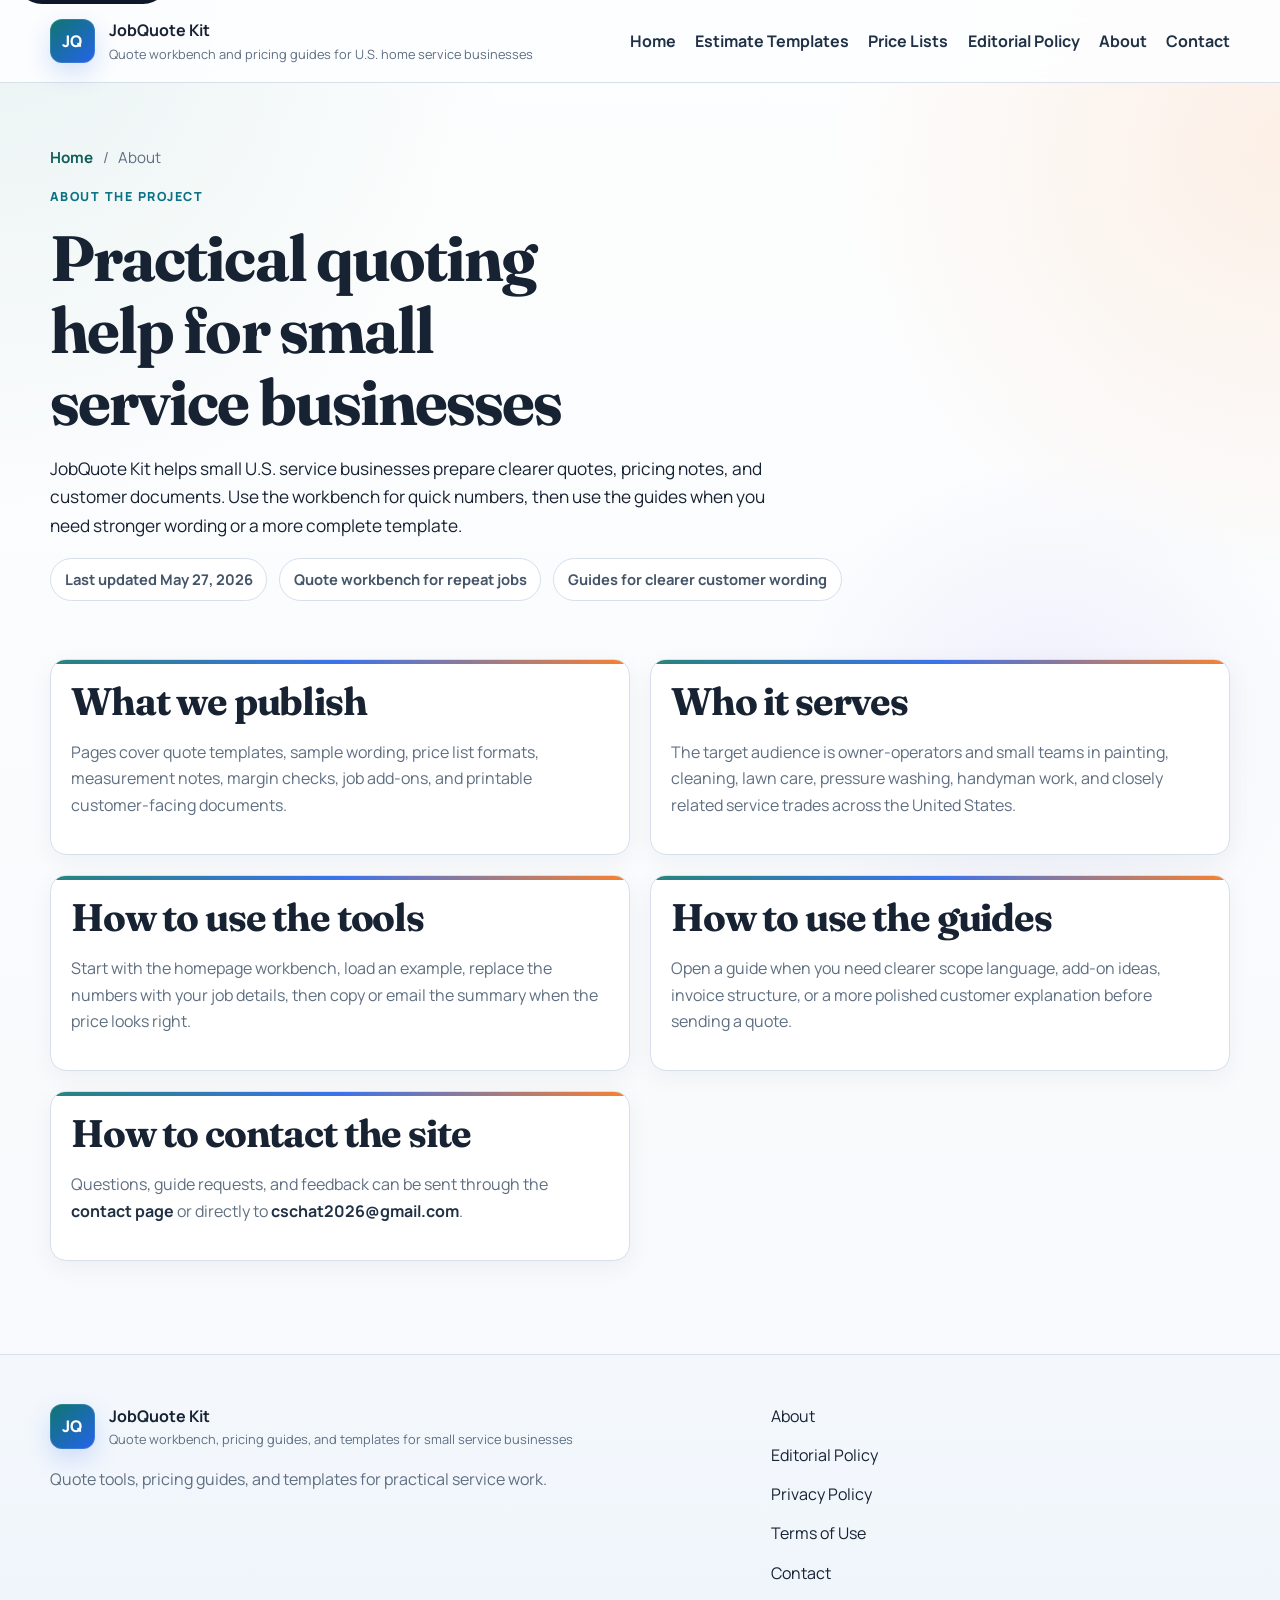
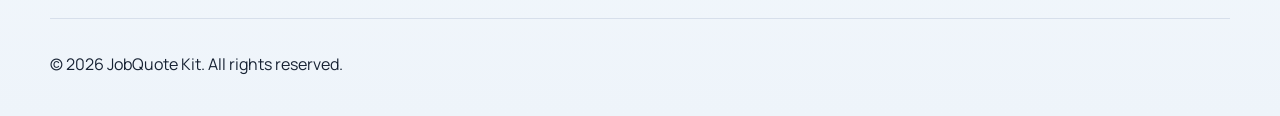
==== commit de9b9737: "更新代碼 更新代碼" ====
--- a/about/index.html
+++ b/about/index.html
@@ -18,6 +18,7 @@
     <meta name="googlebot" content="index,follow,max-image-preview:large,max-snippet:-1,max-video-preview:-1" />
     <meta name="bingbot" content="index,follow,max-image-preview:large,max-snippet:-1,max-video-preview:-1" />
     <meta name="referrer" content="strict-origin-when-cross-origin" />
+    <meta name="google-adsense-account" content="ca-pub-2456404542897668" />
     <link rel="canonical" href="https://jobkit20.top/about/" />
     <link rel="icon" href="../assets/favicon.svg" type="image/svg+xml" />
     <link rel="preconnect" href="https://fonts.googleapis.com" />
@@ -31,7 +32,7 @@
       src="https://pagead2.googlesyndication.com/pagead/js/adsbygoogle.js?client=ca-pub-2456404542897668"
       crossorigin="anonymous"
     ></script>
-    <link rel="stylesheet" href="../styles.css?v=20260512g" />
+    <link rel="stylesheet" href="../styles.css?v=20260527terms" />
   </head>
   <body>
     <a class="skip-link" href="#main-content">Skip to content</a>
@@ -54,6 +55,7 @@
             <a href="../guides/house-cleaning-price-list/index.html">Price Lists</a>
             <a href="../editorial/index.html">Editorial Policy</a>
             <a href="../about/index.html">About</a>
+            <a href="../contact/index.html">Contact</a>
           </nav>
         </div>
       </header>
@@ -73,6 +75,7 @@
               a more complete template.
             </p>
             <div class="page-kicker">
+              <span class="update-chip">Last updated May 27, 2026</span>
               <span class="update-chip">Quote workbench for repeat jobs</span>
               <span class="update-chip">Guides for clearer customer wording</span>
             </div>
@@ -109,6 +112,14 @@
                 customer explanation before sending a quote.
               </p>
             </article>
+            <article class="policy-card">
+              <h2>How to contact the site</h2>
+              <p>
+                Questions, guide requests, and feedback can be sent through the
+                <a class="text-link" href="../contact/index.html">contact page</a> or directly to
+                <a class="text-link" href="mailto:cschat2026@gmail.com">cschat2026@gmail.com</a>.
+              </p>
+            </article>
           </div>
         </section>
       </main>
@@ -128,6 +139,8 @@
             <a href="../about/index.html">About</a>
             <a href="../editorial/index.html">Editorial Policy</a>
             <a href="../privacy/index.html">Privacy Policy</a>
+            <a href="../terms/index.html">Terms of Use</a>
+            <a href="../contact/index.html">Contact</a>
           </nav>
         </div>
         <div class="container footer-bottom">
@@ -135,6 +148,6 @@
         </div>
       </footer>
     </div>
-    <script src="../script.js?v=20260512ads"></script>
+    <script src="../script.js?v=20260527terms"></script>
   </body>
 </html>
--- a/styles.css
+++ b/styles.css
@@ -1751,11 +1751,37 @@
   border-style: dashed;
 }
 
+html[data-ad-provider="ezoic"] .ad-slot,
+html[data-ad-provider="adsense"] .ad-slot,
 html[data-adsense="enabled"] .ad-slot {
   padding: 0;
   min-height: 0;
   background: transparent;
-  border-style: dashed;
+  border: 0;
+  box-shadow: none;
+}
+
+html[data-ad-provider="ezoic"] .ad-slot > span,
+html[data-ad-provider="ezoic"] .ad-slot > strong,
+html[data-ad-provider="ezoic"] .ad-slot > p,
+html[data-ad-provider="adsense"] .ad-slot > span,
+html[data-ad-provider="adsense"] .ad-slot > strong,
+html[data-ad-provider="adsense"] .ad-slot > p {
+  display: none;
+}
+
+html[data-ad-provider="ezoic"] .ad-slot [id^="ezoic-pub-ad-placeholder-"] {
+  display: block;
+  width: 100%;
+  min-height: 120px;
+}
+
+html[data-ad-provider="ezoic"] .ad-slot-leaderboard [id^="ezoic-pub-ad-placeholder-"] {
+  min-height: 180px;
+}
+
+html[data-ad-provider="ezoic"] .ad-slot-inline [id^="ezoic-pub-ad-placeholder-"] {
+  min-height: 220px;
 }
 
 html[data-adsense="enabled"] .ad-slot .adsbygoogle {
